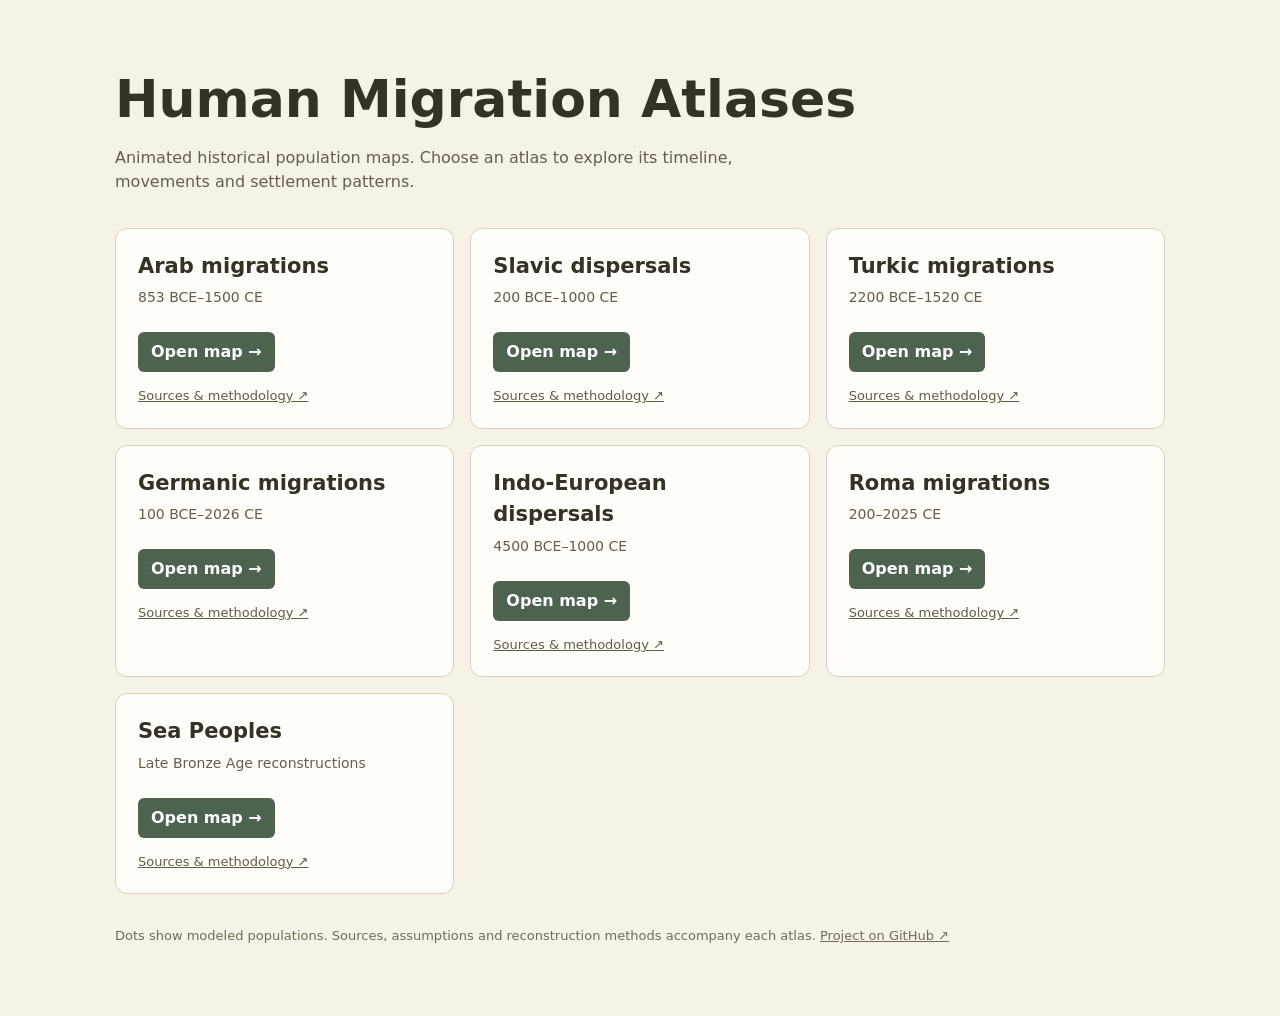
==== site/index.html @ 10c1acc3 "Publish seven migration atlases and source methodology" ====
<!doctype html><html lang="en"><head><meta charset="utf-8"><meta name="viewport" content="width=device-width,initial-scale=1"><title>Human Migration Atlases</title><meta name="description" content="Explore seven animated historical population maps, with source references and reconstruction methods."><style>body{margin:0;background:#f6f2e8;color:#343127;font:16px/1.5 system-ui,sans-serif}main{max-width:1050px;margin:0 auto;padding:clamp(24px,7vw,70px) 24px}h1{font-size:clamp(32px,5vw,52px);line-height:1.15;margin:0 0 15px}p{max-width:650px;color:#655d4e}section{display:grid;grid-template-columns:repeat(auto-fit,minmax(260px,1fr));gap:16px;margin-top:34px}article{background:#fffdf7;border:1px solid #d9d0be;border-radius:12px;padding:22px}h2{font-size:21px;margin:0 0 5px}article p{font-size:14px;margin:0 0 24px}article a:first-of-type{display:inline-block;background:#4e6250;color:white;padding:8px 13px;border-radius:6px;text-decoration:none;font-weight:600}article a:last-of-type{display:block;font-size:13px;color:#5f5b4d;margin-top:14px}footer{font-size:13px;color:#736b5a;margin-top:32px}footer a{color:inherit}</style></head><body><main><h1>Human Migration Atlases</h1><p>Animated historical population maps. Choose an atlas to explore its timeline, movements and settlement patterns.</p><section><article><h2>Arab migrations</h2><p>853 BCE–1500 CE</p><a href="atlas/arab/">Open map →</a><a href="https://github.com/Khayoon/human-migration-atlases/blob/main/docs/atlases/arab/SOURCES_AND_METHODOLOGY.md">Sources &amp; methodology ↗</a></article><article><h2>Slavic dispersals</h2><p>200 BCE–1000 CE</p><a href="atlas/slavs/">Open map →</a><a href="https://github.com/Khayoon/human-migration-atlases/blob/main/docs/atlases/slavs/SOURCES_AND_METHODOLOGY.md">Sources &amp; methodology ↗</a></article><article><h2>Turkic migrations</h2><p>2200 BCE–1520 CE</p><a href="atlas/turks/">Open map →</a><a href="https://github.com/Khayoon/human-migration-atlases/blob/main/docs/atlases/turks/SOURCES_AND_METHODOLOGY.md">Sources &amp; methodology ↗</a></article><article><h2>Germanic migrations</h2><p>100 BCE–2026 CE</p><a href="atlas/germanics/">Open map →</a><a href="https://github.com/Khayoon/human-migration-atlases/blob/main/docs/atlases/germanics/SOURCES_AND_METHODOLOGY.md">Sources &amp; methodology ↗</a></article><article><h2>Indo-European dispersals</h2><p>4500 BCE–1000 CE</p><a href="atlas/indoeuropeans/">Open map →</a><a href="https://github.com/Khayoon/human-migration-atlases/blob/main/docs/atlases/indoeuropeans/SOURCES_AND_METHODOLOGY.md">Sources &amp; methodology ↗</a></article><article><h2>Roma migrations</h2><p>200–2025 CE</p><a href="atlas/roma/">Open map →</a><a href="https://github.com/Khayoon/human-migration-atlases/blob/main/docs/atlases/roma/SOURCES_AND_METHODOLOGY.md">Sources &amp; methodology ↗</a></article><article><h2>Sea Peoples</h2><p>Late Bronze Age reconstructions</p><a href="atlas/seapeoples/">Open map →</a><a href="https://github.com/Khayoon/human-migration-atlases/blob/main/docs/atlases/seapeoples/SOURCES_AND_METHODOLOGY.md">Sources &amp; methodology ↗</a></article></section><footer>Dots show modeled populations. Sources, assumptions and reconstruction methods accompany each atlas. <a href="https://github.com/Khayoon/human-migration-atlases">Project on GitHub ↗</a></footer></main></body></html>
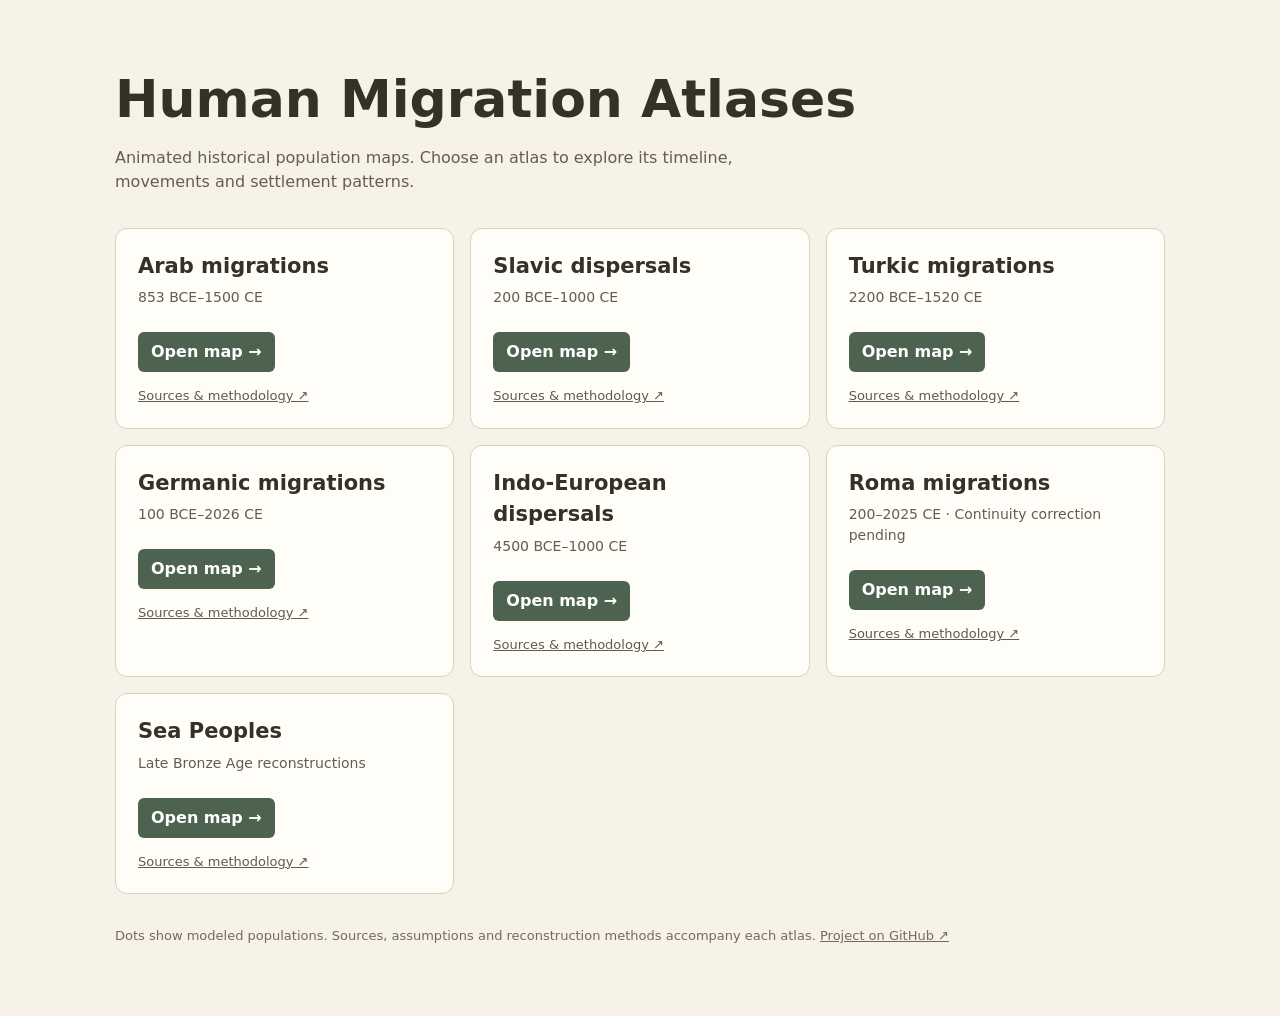
==== commit d600dde9: "Mark Roma continuity correction pending" ====
--- a/site/index.html
+++ b/site/index.html
@@ -1 +1 @@
-<!doctype html><html lang="en"><head><meta charset="utf-8"><meta name="viewport" content="width=device-width,initial-scale=1"><title>Human Migration Atlases</title><meta name="description" content="Explore seven animated historical population maps, with source references and reconstruction methods."><style>body{margin:0;background:#f6f2e8;color:#343127;font:16px/1.5 system-ui,sans-serif}main{max-width:1050px;margin:0 auto;padding:clamp(24px,7vw,70px) 24px}h1{font-size:clamp(32px,5vw,52px);line-height:1.15;margin:0 0 15px}p{max-width:650px;color:#655d4e}section{display:grid;grid-template-columns:repeat(auto-fit,minmax(260px,1fr));gap:16px;margin-top:34px}article{background:#fffdf7;border:1px solid #d9d0be;border-radius:12px;padding:22px}h2{font-size:21px;margin:0 0 5px}article p{font-size:14px;margin:0 0 24px}article a:first-of-type{display:inline-block;background:#4e6250;color:white;padding:8px 13px;border-radius:6px;text-decoration:none;font-weight:600}article a:last-of-type{display:block;font-size:13px;color:#5f5b4d;margin-top:14px}footer{font-size:13px;color:#736b5a;margin-top:32px}footer a{color:inherit}</style></head><body><main><h1>Human Migration Atlases</h1><p>Animated historical population maps. Choose an atlas to explore its timeline, movements and settlement patterns.</p><section><article><h2>Arab migrations</h2><p>853 BCE–1500 CE</p><a href="atlas/arab/">Open map →</a><a href="https://github.com/Khayoon/human-migration-atlases/blob/main/docs/atlases/arab/SOURCES_AND_METHODOLOGY.md">Sources &amp; methodology ↗</a></article><article><h2>Slavic dispersals</h2><p>200 BCE–1000 CE</p><a href="atlas/slavs/">Open map →</a><a href="https://github.com/Khayoon/human-migration-atlases/blob/main/docs/atlases/slavs/SOURCES_AND_METHODOLOGY.md">Sources &amp; methodology ↗</a></article><article><h2>Turkic migrations</h2><p>2200 BCE–1520 CE</p><a href="atlas/turks/">Open map →</a><a href="https://github.com/Khayoon/human-migration-atlases/blob/main/docs/atlases/turks/SOURCES_AND_METHODOLOGY.md">Sources &amp; methodology ↗</a></article><article><h2>Germanic migrations</h2><p>100 BCE–2026 CE</p><a href="atlas/germanics/">Open map →</a><a href="https://github.com/Khayoon/human-migration-atlases/blob/main/docs/atlases/germanics/SOURCES_AND_METHODOLOGY.md">Sources &amp; methodology ↗</a></article><article><h2>Indo-European dispersals</h2><p>4500 BCE–1000 CE</p><a href="atlas/indoeuropeans/">Open map →</a><a href="https://github.com/Khayoon/human-migration-atlases/blob/main/docs/atlases/indoeuropeans/SOURCES_AND_METHODOLOGY.md">Sources &amp; methodology ↗</a></article><article><h2>Roma migrations</h2><p>200–2025 CE</p><a href="atlas/roma/">Open map →</a><a href="https://github.com/Khayoon/human-migration-atlases/blob/main/docs/atlases/roma/SOURCES_AND_METHODOLOGY.md">Sources &amp; methodology ↗</a></article><article><h2>Sea Peoples</h2><p>Late Bronze Age reconstructions</p><a href="atlas/seapeoples/">Open map →</a><a href="https://github.com/Khayoon/human-migration-atlases/blob/main/docs/atlases/seapeoples/SOURCES_AND_METHODOLOGY.md">Sources &amp; methodology ↗</a></article></section><footer>Dots show modeled populations. Sources, assumptions and reconstruction methods accompany each atlas. <a href="https://github.com/Khayoon/human-migration-atlases">Project on GitHub ↗</a></footer></main></body></html>+<!doctype html><html lang="en"><head><meta charset="utf-8"><meta name="viewport" content="width=device-width,initial-scale=1"><title>Human Migration Atlases</title><meta name="description" content="Explore seven animated historical population maps, with source references and reconstruction methods."><style>body{margin:0;background:#f6f2e8;color:#343127;font:16px/1.5 system-ui,sans-serif}main{max-width:1050px;margin:0 auto;padding:clamp(24px,7vw,70px) 24px}h1{font-size:clamp(32px,5vw,52px);line-height:1.15;margin:0 0 15px}p{max-width:650px;color:#655d4e}section{display:grid;grid-template-columns:repeat(auto-fit,minmax(260px,1fr));gap:16px;margin-top:34px}article{background:#fffdf7;border:1px solid #d9d0be;border-radius:12px;padding:22px}h2{font-size:21px;margin:0 0 5px}article p{font-size:14px;margin:0 0 24px}article a:first-of-type{display:inline-block;background:#4e6250;color:white;padding:8px 13px;border-radius:6px;text-decoration:none;font-weight:600}article a:last-of-type{display:block;font-size:13px;color:#5f5b4d;margin-top:14px}footer{font-size:13px;color:#736b5a;margin-top:32px}footer a{color:inherit}</style></head><body><main><h1>Human Migration Atlases</h1><p>Animated historical population maps. Choose an atlas to explore its timeline, movements and settlement patterns.</p><section><article><h2>Arab migrations</h2><p>853 BCE–1500 CE</p><a href="atlas/arab/">Open map →</a><a href="https://github.com/Khayoon/human-migration-atlases/blob/main/docs/atlases/arab/SOURCES_AND_METHODOLOGY.md">Sources &amp; methodology ↗</a></article><article><h2>Slavic dispersals</h2><p>200 BCE–1000 CE</p><a href="atlas/slavs/">Open map →</a><a href="https://github.com/Khayoon/human-migration-atlases/blob/main/docs/atlases/slavs/SOURCES_AND_METHODOLOGY.md">Sources &amp; methodology ↗</a></article><article><h2>Turkic migrations</h2><p>2200 BCE–1520 CE</p><a href="atlas/turks/">Open map →</a><a href="https://github.com/Khayoon/human-migration-atlases/blob/main/docs/atlases/turks/SOURCES_AND_METHODOLOGY.md">Sources &amp; methodology ↗</a></article><article><h2>Germanic migrations</h2><p>100 BCE–2026 CE</p><a href="atlas/germanics/">Open map →</a><a href="https://github.com/Khayoon/human-migration-atlases/blob/main/docs/atlases/germanics/SOURCES_AND_METHODOLOGY.md">Sources &amp; methodology ↗</a></article><article><h2>Indo-European dispersals</h2><p>4500 BCE–1000 CE</p><a href="atlas/indoeuropeans/">Open map →</a><a href="https://github.com/Khayoon/human-migration-atlases/blob/main/docs/atlases/indoeuropeans/SOURCES_AND_METHODOLOGY.md">Sources &amp; methodology ↗</a></article><article><h2>Roma migrations</h2><p>200–2025 CE · Continuity correction pending</p><a href="atlas/roma/">Open map →</a><a href="https://github.com/Khayoon/human-migration-atlases/blob/main/docs/atlases/roma/SOURCES_AND_METHODOLOGY.md">Sources &amp; methodology ↗</a></article><article><h2>Sea Peoples</h2><p>Late Bronze Age reconstructions</p><a href="atlas/seapeoples/">Open map →</a><a href="https://github.com/Khayoon/human-migration-atlases/blob/main/docs/atlases/seapeoples/SOURCES_AND_METHODOLOGY.md">Sources &amp; methodology ↗</a></article></section><footer>Dots show modeled populations. Sources, assumptions and reconstruction methods accompany each atlas. <a href="https://github.com/Khayoon/human-migration-atlases">Project on GitHub ↗</a></footer></main></body></html>
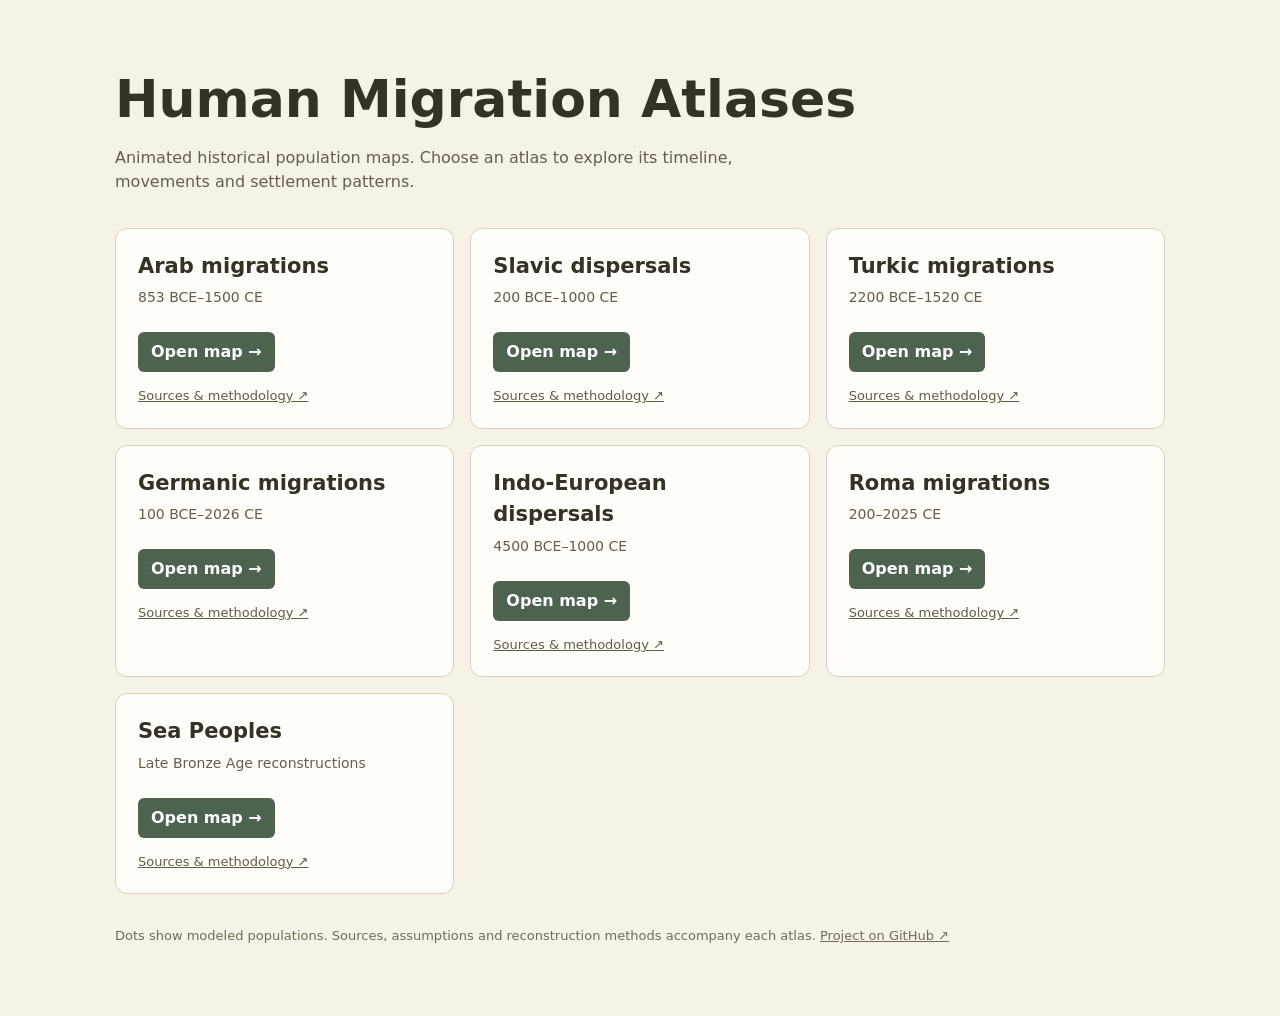
==== commit 0abb1795: "Publish continuous Roma migration journeys" ====
--- a/site/index.html
+++ b/site/index.html
@@ -1 +1 @@
-<!doctype html><html lang="en"><head><meta charset="utf-8"><meta name="viewport" content="width=device-width,initial-scale=1"><title>Human Migration Atlases</title><meta name="description" content="Explore seven animated historical population maps, with source references and reconstruction methods."><style>body{margin:0;background:#f6f2e8;color:#343127;font:16px/1.5 system-ui,sans-serif}main{max-width:1050px;margin:0 auto;padding:clamp(24px,7vw,70px) 24px}h1{font-size:clamp(32px,5vw,52px);line-height:1.15;margin:0 0 15px}p{max-width:650px;color:#655d4e}section{display:grid;grid-template-columns:repeat(auto-fit,minmax(260px,1fr));gap:16px;margin-top:34px}article{background:#fffdf7;border:1px solid #d9d0be;border-radius:12px;padding:22px}h2{font-size:21px;margin:0 0 5px}article p{font-size:14px;margin:0 0 24px}article a:first-of-type{display:inline-block;background:#4e6250;color:white;padding:8px 13px;border-radius:6px;text-decoration:none;font-weight:600}article a:last-of-type{display:block;font-size:13px;color:#5f5b4d;margin-top:14px}footer{font-size:13px;color:#736b5a;margin-top:32px}footer a{color:inherit}</style></head><body><main><h1>Human Migration Atlases</h1><p>Animated historical population maps. Choose an atlas to explore its timeline, movements and settlement patterns.</p><section><article><h2>Arab migrations</h2><p>853 BCE–1500 CE</p><a href="atlas/arab/">Open map →</a><a href="https://github.com/Khayoon/human-migration-atlases/blob/main/docs/atlases/arab/SOURCES_AND_METHODOLOGY.md">Sources &amp; methodology ↗</a></article><article><h2>Slavic dispersals</h2><p>200 BCE–1000 CE</p><a href="atlas/slavs/">Open map →</a><a href="https://github.com/Khayoon/human-migration-atlases/blob/main/docs/atlases/slavs/SOURCES_AND_METHODOLOGY.md">Sources &amp; methodology ↗</a></article><article><h2>Turkic migrations</h2><p>2200 BCE–1520 CE</p><a href="atlas/turks/">Open map →</a><a href="https://github.com/Khayoon/human-migration-atlases/blob/main/docs/atlases/turks/SOURCES_AND_METHODOLOGY.md">Sources &amp; methodology ↗</a></article><article><h2>Germanic migrations</h2><p>100 BCE–2026 CE</p><a href="atlas/germanics/">Open map →</a><a href="https://github.com/Khayoon/human-migration-atlases/blob/main/docs/atlases/germanics/SOURCES_AND_METHODOLOGY.md">Sources &amp; methodology ↗</a></article><article><h2>Indo-European dispersals</h2><p>4500 BCE–1000 CE</p><a href="atlas/indoeuropeans/">Open map →</a><a href="https://github.com/Khayoon/human-migration-atlases/blob/main/docs/atlases/indoeuropeans/SOURCES_AND_METHODOLOGY.md">Sources &amp; methodology ↗</a></article><article><h2>Roma migrations</h2><p>200–2025 CE · Continuity correction pending</p><a href="atlas/roma/">Open map →</a><a href="https://github.com/Khayoon/human-migration-atlases/blob/main/docs/atlases/roma/SOURCES_AND_METHODOLOGY.md">Sources &amp; methodology ↗</a></article><article><h2>Sea Peoples</h2><p>Late Bronze Age reconstructions</p><a href="atlas/seapeoples/">Open map →</a><a href="https://github.com/Khayoon/human-migration-atlases/blob/main/docs/atlases/seapeoples/SOURCES_AND_METHODOLOGY.md">Sources &amp; methodology ↗</a></article></section><footer>Dots show modeled populations. Sources, assumptions and reconstruction methods accompany each atlas. <a href="https://github.com/Khayoon/human-migration-atlases">Project on GitHub ↗</a></footer></main></body></html>+<!doctype html><html lang="en"><head><meta charset="utf-8"><meta name="viewport" content="width=device-width,initial-scale=1"><title>Human Migration Atlases</title><meta name="description" content="Explore seven animated historical population maps, with source references and reconstruction methods."><style>body{margin:0;background:#f6f2e8;color:#343127;font:16px/1.5 system-ui,sans-serif}main{max-width:1050px;margin:0 auto;padding:clamp(24px,7vw,70px) 24px}h1{font-size:clamp(32px,5vw,52px);line-height:1.15;margin:0 0 15px}p{max-width:650px;color:#655d4e}section{display:grid;grid-template-columns:repeat(auto-fit,minmax(260px,1fr));gap:16px;margin-top:34px}article{background:#fffdf7;border:1px solid #d9d0be;border-radius:12px;padding:22px}h2{font-size:21px;margin:0 0 5px}article p{font-size:14px;margin:0 0 24px}article a:first-of-type{display:inline-block;background:#4e6250;color:white;padding:8px 13px;border-radius:6px;text-decoration:none;font-weight:600}article a:last-of-type{display:block;font-size:13px;color:#5f5b4d;margin-top:14px}footer{font-size:13px;color:#736b5a;margin-top:32px}footer a{color:inherit}</style></head><body><main><h1>Human Migration Atlases</h1><p>Animated historical population maps. Choose an atlas to explore its timeline, movements and settlement patterns.</p><section><article><h2>Arab migrations</h2><p>853 BCE–1500 CE</p><a href="atlas/arab/">Open map →</a><a href="https://github.com/Khayoon/human-migration-atlases/blob/main/docs/atlases/arab/SOURCES_AND_METHODOLOGY.md">Sources &amp; methodology ↗</a></article><article><h2>Slavic dispersals</h2><p>200 BCE–1000 CE</p><a href="atlas/slavs/">Open map →</a><a href="https://github.com/Khayoon/human-migration-atlases/blob/main/docs/atlases/slavs/SOURCES_AND_METHODOLOGY.md">Sources &amp; methodology ↗</a></article><article><h2>Turkic migrations</h2><p>2200 BCE–1520 CE</p><a href="atlas/turks/">Open map →</a><a href="https://github.com/Khayoon/human-migration-atlases/blob/main/docs/atlases/turks/SOURCES_AND_METHODOLOGY.md">Sources &amp; methodology ↗</a></article><article><h2>Germanic migrations</h2><p>100 BCE–2026 CE</p><a href="atlas/germanics/">Open map →</a><a href="https://github.com/Khayoon/human-migration-atlases/blob/main/docs/atlases/germanics/SOURCES_AND_METHODOLOGY.md">Sources &amp; methodology ↗</a></article><article><h2>Indo-European dispersals</h2><p>4500 BCE–1000 CE</p><a href="atlas/indoeuropeans/">Open map →</a><a href="https://github.com/Khayoon/human-migration-atlases/blob/main/docs/atlases/indoeuropeans/SOURCES_AND_METHODOLOGY.md">Sources &amp; methodology ↗</a></article><article><h2>Roma migrations</h2><p>200–2025 CE</p><a href="atlas/roma/">Open map →</a><a href="https://github.com/Khayoon/human-migration-atlases/blob/main/docs/atlases/roma/SOURCES_AND_METHODOLOGY.md">Sources &amp; methodology ↗</a></article><article><h2>Sea Peoples</h2><p>Late Bronze Age reconstructions</p><a href="atlas/seapeoples/">Open map →</a><a href="https://github.com/Khayoon/human-migration-atlases/blob/main/docs/atlases/seapeoples/SOURCES_AND_METHODOLOGY.md">Sources &amp; methodology ↗</a></article></section><footer>Dots show modeled populations. Sources, assumptions and reconstruction methods accompany each atlas. <a href="https://github.com/Khayoon/human-migration-atlases">Project on GitHub ↗</a></footer></main></body></html>
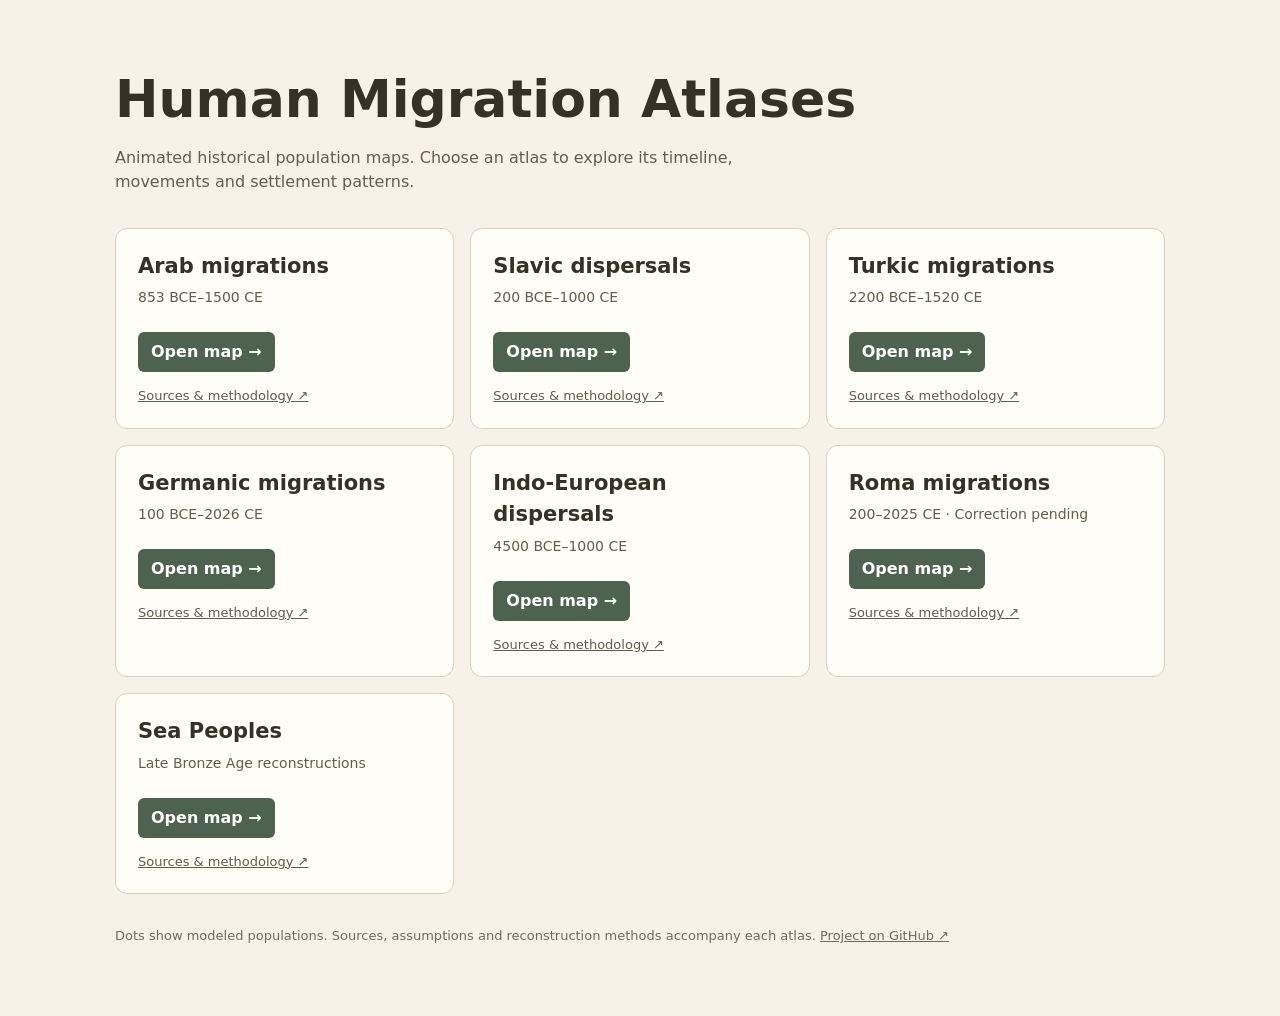
==== commit 48597464: "Flag Roma spatial and resident corrections" ====
--- a/site/index.html
+++ b/site/index.html
@@ -1 +1 @@
-<!doctype html><html lang="en"><head><meta charset="utf-8"><meta name="viewport" content="width=device-width,initial-scale=1"><title>Human Migration Atlases</title><meta name="description" content="Explore seven animated historical population maps, with source references and reconstruction methods."><style>body{margin:0;background:#f6f2e8;color:#343127;font:16px/1.5 system-ui,sans-serif}main{max-width:1050px;margin:0 auto;padding:clamp(24px,7vw,70px) 24px}h1{font-size:clamp(32px,5vw,52px);line-height:1.15;margin:0 0 15px}p{max-width:650px;color:#655d4e}section{display:grid;grid-template-columns:repeat(auto-fit,minmax(260px,1fr));gap:16px;margin-top:34px}article{background:#fffdf7;border:1px solid #d9d0be;border-radius:12px;padding:22px}h2{font-size:21px;margin:0 0 5px}article p{font-size:14px;margin:0 0 24px}article a:first-of-type{display:inline-block;background:#4e6250;color:white;padding:8px 13px;border-radius:6px;text-decoration:none;font-weight:600}article a:last-of-type{display:block;font-size:13px;color:#5f5b4d;margin-top:14px}footer{font-size:13px;color:#736b5a;margin-top:32px}footer a{color:inherit}</style></head><body><main><h1>Human Migration Atlases</h1><p>Animated historical population maps. Choose an atlas to explore its timeline, movements and settlement patterns.</p><section><article><h2>Arab migrations</h2><p>853 BCE–1500 CE</p><a href="atlas/arab/">Open map →</a><a href="https://github.com/Khayoon/human-migration-atlases/blob/main/docs/atlases/arab/SOURCES_AND_METHODOLOGY.md">Sources &amp; methodology ↗</a></article><article><h2>Slavic dispersals</h2><p>200 BCE–1000 CE</p><a href="atlas/slavs/">Open map →</a><a href="https://github.com/Khayoon/human-migration-atlases/blob/main/docs/atlases/slavs/SOURCES_AND_METHODOLOGY.md">Sources &amp; methodology ↗</a></article><article><h2>Turkic migrations</h2><p>2200 BCE–1520 CE</p><a href="atlas/turks/">Open map →</a><a href="https://github.com/Khayoon/human-migration-atlases/blob/main/docs/atlases/turks/SOURCES_AND_METHODOLOGY.md">Sources &amp; methodology ↗</a></article><article><h2>Germanic migrations</h2><p>100 BCE–2026 CE</p><a href="atlas/germanics/">Open map →</a><a href="https://github.com/Khayoon/human-migration-atlases/blob/main/docs/atlases/germanics/SOURCES_AND_METHODOLOGY.md">Sources &amp; methodology ↗</a></article><article><h2>Indo-European dispersals</h2><p>4500 BCE–1000 CE</p><a href="atlas/indoeuropeans/">Open map →</a><a href="https://github.com/Khayoon/human-migration-atlases/blob/main/docs/atlases/indoeuropeans/SOURCES_AND_METHODOLOGY.md">Sources &amp; methodology ↗</a></article><article><h2>Roma migrations</h2><p>200–2025 CE</p><a href="atlas/roma/">Open map →</a><a href="https://github.com/Khayoon/human-migration-atlases/blob/main/docs/atlases/roma/SOURCES_AND_METHODOLOGY.md">Sources &amp; methodology ↗</a></article><article><h2>Sea Peoples</h2><p>Late Bronze Age reconstructions</p><a href="atlas/seapeoples/">Open map →</a><a href="https://github.com/Khayoon/human-migration-atlases/blob/main/docs/atlases/seapeoples/SOURCES_AND_METHODOLOGY.md">Sources &amp; methodology ↗</a></article></section><footer>Dots show modeled populations. Sources, assumptions and reconstruction methods accompany each atlas. <a href="https://github.com/Khayoon/human-migration-atlases">Project on GitHub ↗</a></footer></main></body></html>+<!doctype html><html lang="en"><head><meta charset="utf-8"><meta name="viewport" content="width=device-width,initial-scale=1"><title>Human Migration Atlases</title><meta name="description" content="Explore seven animated historical population maps, with source references and reconstruction methods."><style>body{margin:0;background:#f6f2e8;color:#343127;font:16px/1.5 system-ui,sans-serif}main{max-width:1050px;margin:0 auto;padding:clamp(24px,7vw,70px) 24px}h1{font-size:clamp(32px,5vw,52px);line-height:1.15;margin:0 0 15px}p{max-width:650px;color:#655d4e}section{display:grid;grid-template-columns:repeat(auto-fit,minmax(260px,1fr));gap:16px;margin-top:34px}article{background:#fffdf7;border:1px solid #d9d0be;border-radius:12px;padding:22px}h2{font-size:21px;margin:0 0 5px}article p{font-size:14px;margin:0 0 24px}article a:first-of-type{display:inline-block;background:#4e6250;color:white;padding:8px 13px;border-radius:6px;text-decoration:none;font-weight:600}article a:last-of-type{display:block;font-size:13px;color:#5f5b4d;margin-top:14px}footer{font-size:13px;color:#736b5a;margin-top:32px}footer a{color:inherit}</style></head><body><main><h1>Human Migration Atlases</h1><p>Animated historical population maps. Choose an atlas to explore its timeline, movements and settlement patterns.</p><section><article><h2>Arab migrations</h2><p>853 BCE–1500 CE</p><a href="atlas/arab/">Open map →</a><a href="https://github.com/Khayoon/human-migration-atlases/blob/main/docs/atlases/arab/SOURCES_AND_METHODOLOGY.md">Sources &amp; methodology ↗</a></article><article><h2>Slavic dispersals</h2><p>200 BCE–1000 CE</p><a href="atlas/slavs/">Open map →</a><a href="https://github.com/Khayoon/human-migration-atlases/blob/main/docs/atlases/slavs/SOURCES_AND_METHODOLOGY.md">Sources &amp; methodology ↗</a></article><article><h2>Turkic migrations</h2><p>2200 BCE–1520 CE</p><a href="atlas/turks/">Open map →</a><a href="https://github.com/Khayoon/human-migration-atlases/blob/main/docs/atlases/turks/SOURCES_AND_METHODOLOGY.md">Sources &amp; methodology ↗</a></article><article><h2>Germanic migrations</h2><p>100 BCE–2026 CE</p><a href="atlas/germanics/">Open map →</a><a href="https://github.com/Khayoon/human-migration-atlases/blob/main/docs/atlases/germanics/SOURCES_AND_METHODOLOGY.md">Sources &amp; methodology ↗</a></article><article><h2>Indo-European dispersals</h2><p>4500 BCE–1000 CE</p><a href="atlas/indoeuropeans/">Open map →</a><a href="https://github.com/Khayoon/human-migration-atlases/blob/main/docs/atlases/indoeuropeans/SOURCES_AND_METHODOLOGY.md">Sources &amp; methodology ↗</a></article><article><h2>Roma migrations</h2><p>200–2025 CE · Correction pending</p><a href="atlas/roma/">Open map →</a><a href="https://github.com/Khayoon/human-migration-atlases/blob/main/docs/atlases/roma/SOURCES_AND_METHODOLOGY.md">Sources &amp; methodology ↗</a></article><article><h2>Sea Peoples</h2><p>Late Bronze Age reconstructions</p><a href="atlas/seapeoples/">Open map →</a><a href="https://github.com/Khayoon/human-migration-atlases/blob/main/docs/atlases/seapeoples/SOURCES_AND_METHODOLOGY.md">Sources &amp; methodology ↗</a></article></section><footer>Dots show modeled populations. Sources, assumptions and reconstruction methods accompany each atlas. <a href="https://github.com/Khayoon/human-migration-atlases">Project on GitHub ↗</a></footer></main></body></html>
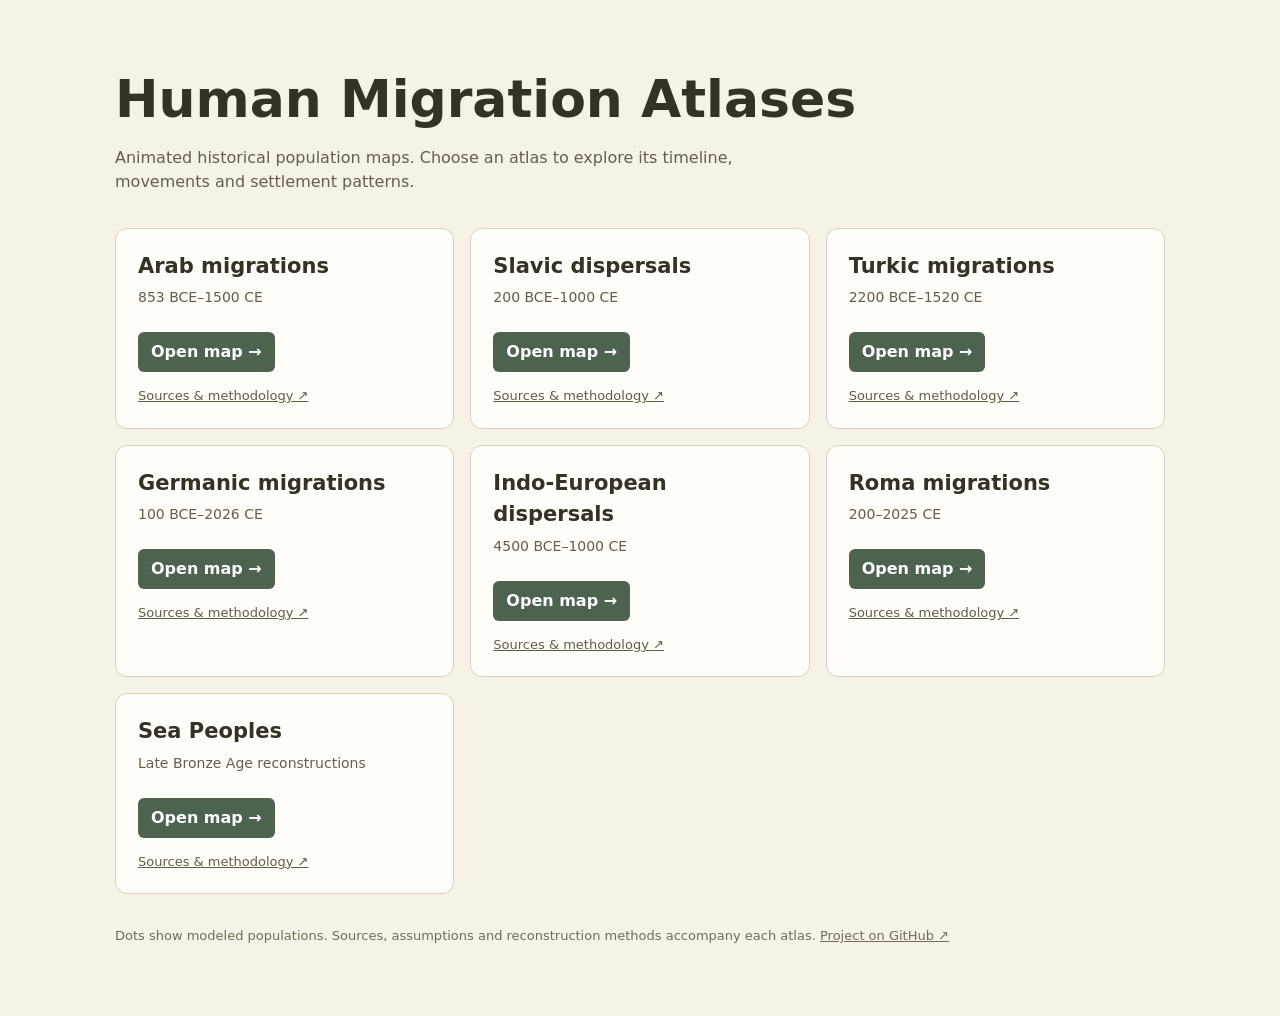
==== commit eed039e0: "Publish Roma local growth and resident populations" ====
--- a/site/index.html
+++ b/site/index.html
@@ -1 +1 @@
-<!doctype html><html lang="en"><head><meta charset="utf-8"><meta name="viewport" content="width=device-width,initial-scale=1"><title>Human Migration Atlases</title><meta name="description" content="Explore seven animated historical population maps, with source references and reconstruction methods."><style>body{margin:0;background:#f6f2e8;color:#343127;font:16px/1.5 system-ui,sans-serif}main{max-width:1050px;margin:0 auto;padding:clamp(24px,7vw,70px) 24px}h1{font-size:clamp(32px,5vw,52px);line-height:1.15;margin:0 0 15px}p{max-width:650px;color:#655d4e}section{display:grid;grid-template-columns:repeat(auto-fit,minmax(260px,1fr));gap:16px;margin-top:34px}article{background:#fffdf7;border:1px solid #d9d0be;border-radius:12px;padding:22px}h2{font-size:21px;margin:0 0 5px}article p{font-size:14px;margin:0 0 24px}article a:first-of-type{display:inline-block;background:#4e6250;color:white;padding:8px 13px;border-radius:6px;text-decoration:none;font-weight:600}article a:last-of-type{display:block;font-size:13px;color:#5f5b4d;margin-top:14px}footer{font-size:13px;color:#736b5a;margin-top:32px}footer a{color:inherit}</style></head><body><main><h1>Human Migration Atlases</h1><p>Animated historical population maps. Choose an atlas to explore its timeline, movements and settlement patterns.</p><section><article><h2>Arab migrations</h2><p>853 BCE–1500 CE</p><a href="atlas/arab/">Open map →</a><a href="https://github.com/Khayoon/human-migration-atlases/blob/main/docs/atlases/arab/SOURCES_AND_METHODOLOGY.md">Sources &amp; methodology ↗</a></article><article><h2>Slavic dispersals</h2><p>200 BCE–1000 CE</p><a href="atlas/slavs/">Open map →</a><a href="https://github.com/Khayoon/human-migration-atlases/blob/main/docs/atlases/slavs/SOURCES_AND_METHODOLOGY.md">Sources &amp; methodology ↗</a></article><article><h2>Turkic migrations</h2><p>2200 BCE–1520 CE</p><a href="atlas/turks/">Open map →</a><a href="https://github.com/Khayoon/human-migration-atlases/blob/main/docs/atlases/turks/SOURCES_AND_METHODOLOGY.md">Sources &amp; methodology ↗</a></article><article><h2>Germanic migrations</h2><p>100 BCE–2026 CE</p><a href="atlas/germanics/">Open map →</a><a href="https://github.com/Khayoon/human-migration-atlases/blob/main/docs/atlases/germanics/SOURCES_AND_METHODOLOGY.md">Sources &amp; methodology ↗</a></article><article><h2>Indo-European dispersals</h2><p>4500 BCE–1000 CE</p><a href="atlas/indoeuropeans/">Open map →</a><a href="https://github.com/Khayoon/human-migration-atlases/blob/main/docs/atlases/indoeuropeans/SOURCES_AND_METHODOLOGY.md">Sources &amp; methodology ↗</a></article><article><h2>Roma migrations</h2><p>200–2025 CE · Correction pending</p><a href="atlas/roma/">Open map →</a><a href="https://github.com/Khayoon/human-migration-atlases/blob/main/docs/atlases/roma/SOURCES_AND_METHODOLOGY.md">Sources &amp; methodology ↗</a></article><article><h2>Sea Peoples</h2><p>Late Bronze Age reconstructions</p><a href="atlas/seapeoples/">Open map →</a><a href="https://github.com/Khayoon/human-migration-atlases/blob/main/docs/atlases/seapeoples/SOURCES_AND_METHODOLOGY.md">Sources &amp; methodology ↗</a></article></section><footer>Dots show modeled populations. Sources, assumptions and reconstruction methods accompany each atlas. <a href="https://github.com/Khayoon/human-migration-atlases">Project on GitHub ↗</a></footer></main></body></html>+<!doctype html><html lang="en"><head><meta charset="utf-8"><meta name="viewport" content="width=device-width,initial-scale=1"><title>Human Migration Atlases</title><meta name="description" content="Explore seven animated historical population maps, with source references and reconstruction methods."><style>body{margin:0;background:#f6f2e8;color:#343127;font:16px/1.5 system-ui,sans-serif}main{max-width:1050px;margin:0 auto;padding:clamp(24px,7vw,70px) 24px}h1{font-size:clamp(32px,5vw,52px);line-height:1.15;margin:0 0 15px}p{max-width:650px;color:#655d4e}section{display:grid;grid-template-columns:repeat(auto-fit,minmax(260px,1fr));gap:16px;margin-top:34px}article{background:#fffdf7;border:1px solid #d9d0be;border-radius:12px;padding:22px}h2{font-size:21px;margin:0 0 5px}article p{font-size:14px;margin:0 0 24px}article a:first-of-type{display:inline-block;background:#4e6250;color:white;padding:8px 13px;border-radius:6px;text-decoration:none;font-weight:600}article a:last-of-type{display:block;font-size:13px;color:#5f5b4d;margin-top:14px}footer{font-size:13px;color:#736b5a;margin-top:32px}footer a{color:inherit}</style></head><body><main><h1>Human Migration Atlases</h1><p>Animated historical population maps. Choose an atlas to explore its timeline, movements and settlement patterns.</p><section><article><h2>Arab migrations</h2><p>853 BCE–1500 CE</p><a href="atlas/arab/">Open map →</a><a href="https://github.com/Khayoon/human-migration-atlases/blob/main/docs/atlases/arab/SOURCES_AND_METHODOLOGY.md">Sources &amp; methodology ↗</a></article><article><h2>Slavic dispersals</h2><p>200 BCE–1000 CE</p><a href="atlas/slavs/">Open map →</a><a href="https://github.com/Khayoon/human-migration-atlases/blob/main/docs/atlases/slavs/SOURCES_AND_METHODOLOGY.md">Sources &amp; methodology ↗</a></article><article><h2>Turkic migrations</h2><p>2200 BCE–1520 CE</p><a href="atlas/turks/">Open map →</a><a href="https://github.com/Khayoon/human-migration-atlases/blob/main/docs/atlases/turks/SOURCES_AND_METHODOLOGY.md">Sources &amp; methodology ↗</a></article><article><h2>Germanic migrations</h2><p>100 BCE–2026 CE</p><a href="atlas/germanics/">Open map →</a><a href="https://github.com/Khayoon/human-migration-atlases/blob/main/docs/atlases/germanics/SOURCES_AND_METHODOLOGY.md">Sources &amp; methodology ↗</a></article><article><h2>Indo-European dispersals</h2><p>4500 BCE–1000 CE</p><a href="atlas/indoeuropeans/">Open map →</a><a href="https://github.com/Khayoon/human-migration-atlases/blob/main/docs/atlases/indoeuropeans/SOURCES_AND_METHODOLOGY.md">Sources &amp; methodology ↗</a></article><article><h2>Roma migrations</h2><p>200–2025 CE</p><a href="atlas/roma/">Open map →</a><a href="https://github.com/Khayoon/human-migration-atlases/blob/main/docs/atlases/roma/SOURCES_AND_METHODOLOGY.md">Sources &amp; methodology ↗</a></article><article><h2>Sea Peoples</h2><p>Late Bronze Age reconstructions</p><a href="atlas/seapeoples/">Open map →</a><a href="https://github.com/Khayoon/human-migration-atlases/blob/main/docs/atlases/seapeoples/SOURCES_AND_METHODOLOGY.md">Sources &amp; methodology ↗</a></article></section><footer>Dots show modeled populations. Sources, assumptions and reconstruction methods accompany each atlas. <a href="https://github.com/Khayoon/human-migration-atlases">Project on GitHub ↗</a></footer></main></body></html>
